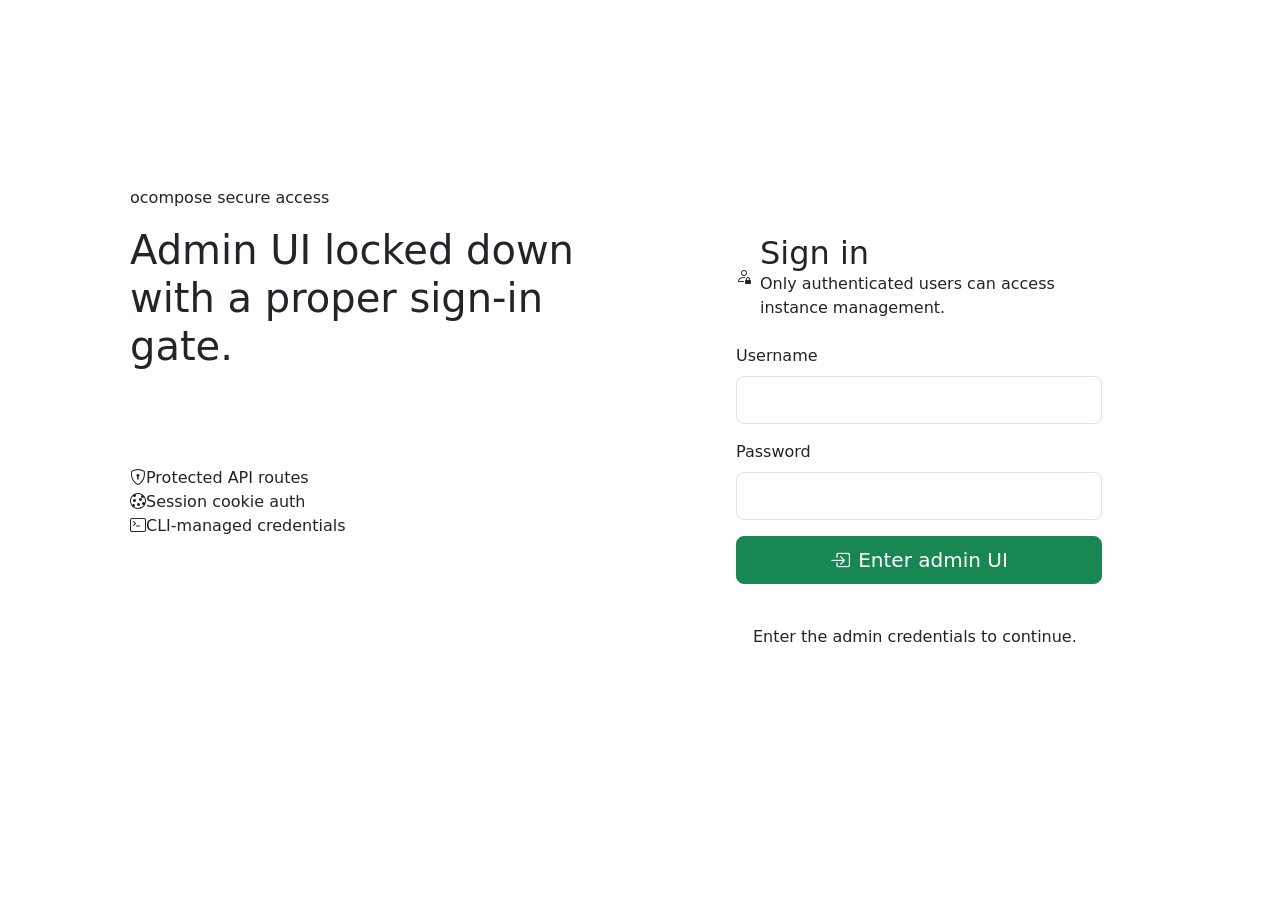
==== web-ui/public/login.html @ 7596ffed "feat: add authentication to ocompose web UI - Implemented session-based authentication with username" ====
<!DOCTYPE html>
<html lang="en">
<head>
    <meta charset="UTF-8">
    <meta name="viewport" content="width=device-width, initial-scale=1.0">
    <title>ocompose Login</title>
    <link rel="preconnect" href="https://cdn.jsdelivr.net">
    <link rel="stylesheet" href="https://cdn.jsdelivr.net/npm/bootstrap@5.3.3/dist/css/bootstrap.min.css">
    <link rel="stylesheet" href="https://cdn.jsdelivr.net/npm/bootstrap-icons@1.11.3/font/bootstrap-icons.min.css">
    <link rel="stylesheet" href="/styles.css">
</head>
<body class="dashboard-body login-body">
    <div class="container py-5 min-vh-100 d-flex align-items-center justify-content-center">
        <div class="login-shell row g-0 overflow-hidden w-100">
            <section class="col-lg-6 login-brand p-4 p-lg-5">
                <span class="section-kicker">ocompose secure access</span>
                <h1 class="display-title mt-3 mb-4">Admin UI locked down with a proper sign-in gate.</h1>
                <p class="text-white-50 mb-4">Use the credentials printed by `ocompose ui` or stored in `.ocompose-ui.auth`.</p>
                <div class="quick-tips">
                    <div class="tip-pill"><i class="bi bi-shield-lock"></i><span>Protected API routes</span></div>
                    <div class="tip-pill"><i class="bi bi-cookie"></i><span>Session cookie auth</span></div>
                    <div class="tip-pill"><i class="bi bi-terminal"></i><span>CLI-managed credentials</span></div>
                </div>
            </section>
            <section class="col-lg-6 login-panel p-4 p-lg-5">
                <div class="dashboard-card p-4 p-lg-5 h-100">
                    <div class="d-flex align-items-center gap-2 mb-4">
                        <div class="section-icon"><i class="bi bi-person-lock"></i></div>
                        <div>
                            <h2 class="section-title mb-0">Sign in</h2>
                            <p class="section-copy mb-0">Only authenticated users can access instance management.</p>
                        </div>
                    </div>
                    <form id="login-form" class="d-grid gap-3">
                        <div>
                            <label class="form-label subtle-label" for="login-username">Username</label>
                            <input id="login-username" name="username" class="form-control form-control-lg" type="text" autocomplete="username" required>
                        </div>
                        <div>
                            <label class="form-label subtle-label" for="login-password">Password</label>
                            <input id="login-password" name="password" class="form-control form-control-lg" type="password" autocomplete="current-password" required>
                        </div>
                        <button class="btn btn-success btn-lg" type="submit"><i class="bi bi-box-arrow-in-right me-2"></i>Enter admin UI</button>
                    </form>
                    <div id="login-message" class="alert status-alert mt-4 mb-0" role="status">Enter the admin credentials to continue.</div>
                </div>
            </section>
        </div>
    </div>
    <script src="/login.js"></script>
</body>
</html>
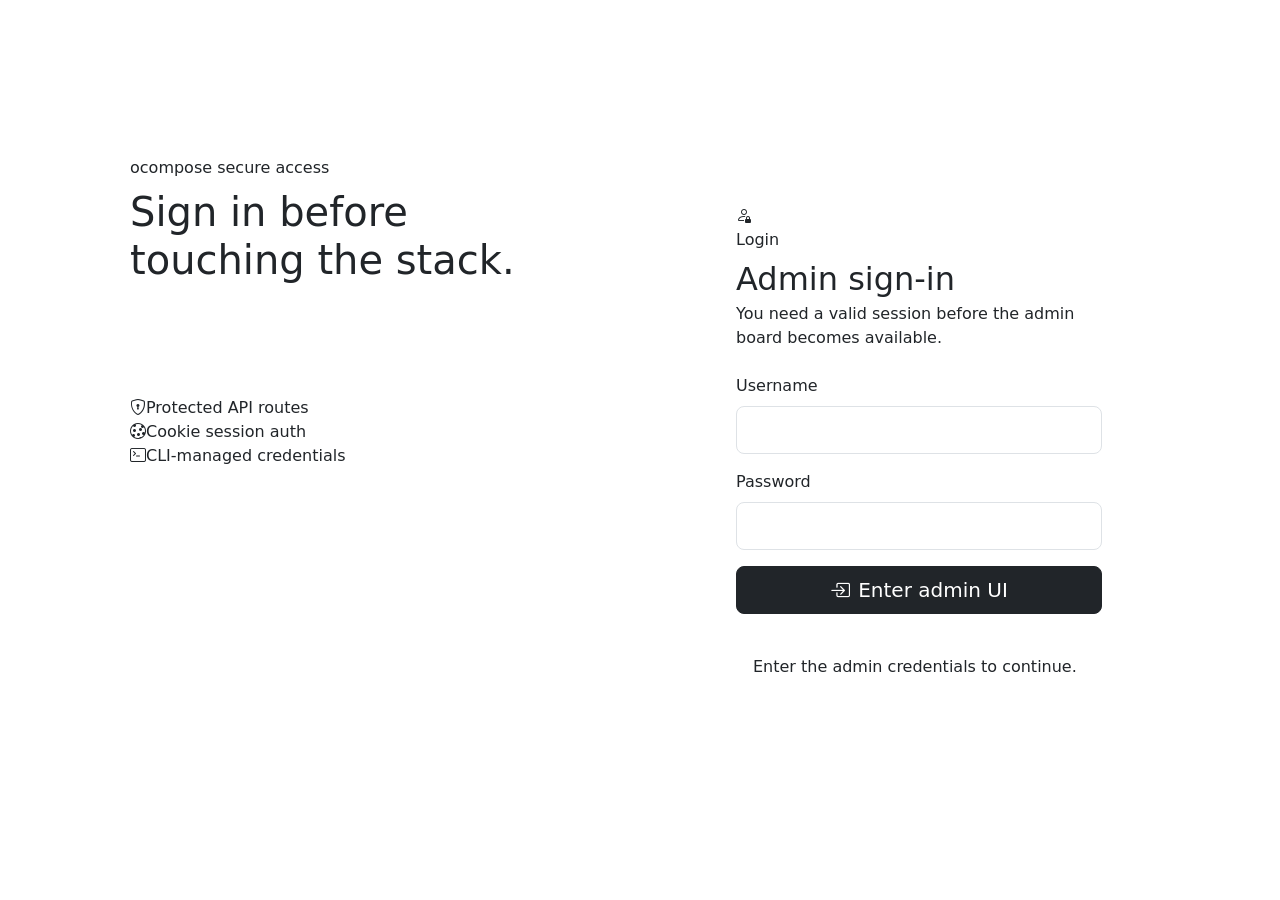
==== commit a12dea3b: "Refactor server.js: streamline response handling, improve session management, and enhance instance c" ====
--- a/web-ui/public/login.html
+++ b/web-ui/public/login.html
@@ -9,44 +9,48 @@
     <link rel="stylesheet" href="https://cdn.jsdelivr.net/npm/bootstrap-icons@1.11.3/font/bootstrap-icons.min.css">
     <link rel="stylesheet" href="/styles.css">
 </head>
-<body class="dashboard-body login-body">
-    <div class="container py-5 min-vh-100 d-flex align-items-center justify-content-center">
-        <div class="login-shell row g-0 overflow-hidden w-100">
+<body class="app-body login-body">
+    <div class="container py-4 py-lg-5 min-vh-100 d-flex align-items-center justify-content-center">
+        <div class="login-layout row g-0 overflow-hidden w-100">
             <section class="col-lg-6 login-brand p-4 p-lg-5">
-                <span class="section-kicker">ocompose secure access</span>
-                <h1 class="display-title mt-3 mb-4">Admin UI locked down with a proper sign-in gate.</h1>
-                <p class="text-white-50 mb-4">Use the credentials printed by `ocompose ui` or stored in `.ocompose-ui.auth`.</p>
-                <div class="quick-tips">
-                    <div class="tip-pill"><i class="bi bi-shield-lock"></i><span>Protected API routes</span></div>
-                    <div class="tip-pill"><i class="bi bi-cookie"></i><span>Session cookie auth</span></div>
-                    <div class="tip-pill"><i class="bi bi-terminal"></i><span>CLI-managed credentials</span></div>
+                <p class="eyebrow mb-2">ocompose secure access</p>
+                <h1 class="page-title mb-3">Sign in before touching the stack.</h1>
+                <p class="page-copy text-white-50 mb-4">The admin UI and its API are protected. Use the credentials stored in `.ocompose-ui.auth` or passed at startup.</p>
+                <div class="login-points">
+                    <div class="login-point"><i class="bi bi-shield-lock"></i><span>Protected API routes</span></div>
+                    <div class="login-point"><i class="bi bi-cookie"></i><span>Cookie session auth</span></div>
+                    <div class="login-point"><i class="bi bi-terminal"></i><span>CLI-managed credentials</span></div>
                 </div>
             </section>
-            <section class="col-lg-6 login-panel p-4 p-lg-5">
-                <div class="dashboard-card p-4 p-lg-5 h-100">
-                    <div class="d-flex align-items-center gap-2 mb-4">
+            <section class="col-lg-6 login-form-pane p-4 p-lg-5">
+                <div class="card-shell p-4 p-lg-5 h-100">
+                    <div class="section-header mb-4">
                         <div class="section-icon"><i class="bi bi-person-lock"></i></div>
                         <div>
-                            <h2 class="section-title mb-0">Sign in</h2>
-                            <p class="section-copy mb-0">Only authenticated users can access instance management.</p>
+                            <p class="eyebrow eyebrow-dark mb-2">Login</p>
+                            <h2 class="section-title mb-1">Admin sign-in</h2>
+                            <p class="section-copy mb-0">You need a valid session before the admin board becomes available.</p>
                         </div>
                     </div>
+
                     <form id="login-form" class="d-grid gap-3">
                         <div>
-                            <label class="form-label subtle-label" for="login-username">Username</label>
+                            <label class="form-label label-caps" for="login-username">Username</label>
                             <input id="login-username" name="username" class="form-control form-control-lg" type="text" autocomplete="username" required>
                         </div>
                         <div>
-                            <label class="form-label subtle-label" for="login-password">Password</label>
+                            <label class="form-label label-caps" for="login-password">Password</label>
                             <input id="login-password" name="password" class="form-control form-control-lg" type="password" autocomplete="current-password" required>
                         </div>
-                        <button class="btn btn-success btn-lg" type="submit"><i class="bi bi-box-arrow-in-right me-2"></i>Enter admin UI</button>
+                        <button class="btn btn-dark btn-lg" type="submit"><i class="bi bi-box-arrow-in-right me-2"></i>Enter admin UI</button>
                     </form>
+
                     <div id="login-message" class="alert status-alert mt-4 mb-0" role="status">Enter the admin credentials to continue.</div>
                 </div>
             </section>
         </div>
     </div>
+
     <script src="/login.js"></script>
 </body>
-</html>+</html>
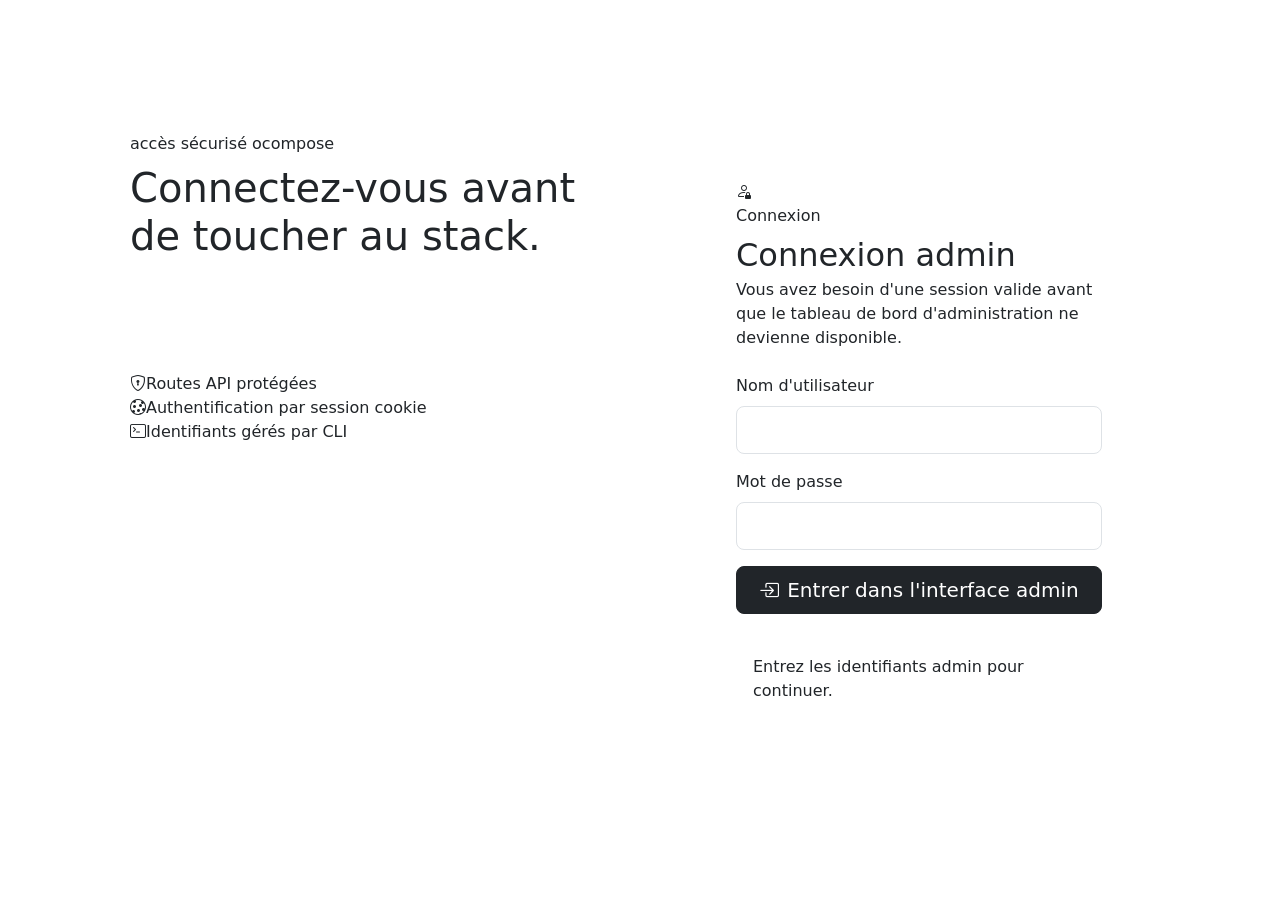
==== commit 4fadcaa6: "Translate web UI and login pages to French, update error messages, and adjust labels for better loca" ====
--- a/web-ui/public/login.html
+++ b/web-ui/public/login.html
@@ -1,9 +1,9 @@
 <!DOCTYPE html>
-<html lang="en">
+<html lang="fr">
 <head>
     <meta charset="UTF-8">
     <meta name="viewport" content="width=device-width, initial-scale=1.0">
-    <title>ocompose Login</title>
+    <title>ocompose Connexion</title>
     <link rel="preconnect" href="https://cdn.jsdelivr.net">
     <link rel="stylesheet" href="https://cdn.jsdelivr.net/npm/bootstrap@5.3.3/dist/css/bootstrap.min.css">
     <link rel="stylesheet" href="https://cdn.jsdelivr.net/npm/bootstrap-icons@1.11.3/font/bootstrap-icons.min.css">
@@ -13,13 +13,13 @@
     <div class="container py-4 py-lg-5 min-vh-100 d-flex align-items-center justify-content-center">
         <div class="login-layout row g-0 overflow-hidden w-100">
             <section class="col-lg-6 login-brand p-4 p-lg-5">
-                <p class="eyebrow mb-2">ocompose secure access</p>
-                <h1 class="page-title mb-3">Sign in before touching the stack.</h1>
-                <p class="page-copy text-white-50 mb-4">The admin UI and its API are protected. Use the credentials stored in `.ocompose-ui.auth` or passed at startup.</p>
+                <p class="eyebrow mb-2">accès sécurisé ocompose</p>
+                <h1 class="page-title mb-3">Connectez-vous avant de toucher au stack.</h1>
+                <p class="page-copy text-white-50 mb-4">L'interface d'administration et son API sont protégées. Utilisez les identifiants stockés dans `.ocompose-ui.auth` ou passés au démarrage.</p>
                 <div class="login-points">
-                    <div class="login-point"><i class="bi bi-shield-lock"></i><span>Protected API routes</span></div>
-                    <div class="login-point"><i class="bi bi-cookie"></i><span>Cookie session auth</span></div>
-                    <div class="login-point"><i class="bi bi-terminal"></i><span>CLI-managed credentials</span></div>
+                    <div class="login-point"><i class="bi bi-shield-lock"></i><span>Routes API protégées</span></div>
+                    <div class="login-point"><i class="bi bi-cookie"></i><span>Authentification par session cookie</span></div>
+                    <div class="login-point"><i class="bi bi-terminal"></i><span>Identifiants gérés par CLI</span></div>
                 </div>
             </section>
             <section class="col-lg-6 login-form-pane p-4 p-lg-5">
@@ -27,25 +27,25 @@
                     <div class="section-header mb-4">
                         <div class="section-icon"><i class="bi bi-person-lock"></i></div>
                         <div>
-                            <p class="eyebrow eyebrow-dark mb-2">Login</p>
-                            <h2 class="section-title mb-1">Admin sign-in</h2>
-                            <p class="section-copy mb-0">You need a valid session before the admin board becomes available.</p>
+                            <p class="eyebrow eyebrow-dark mb-2">Connexion</p>
+                            <h2 class="section-title mb-1">Connexion admin</h2>
+                            <p class="section-copy mb-0">Vous avez besoin d'une session valide avant que le tableau de bord d'administration ne devienne disponible.</p>
                         </div>
                     </div>
 
                     <form id="login-form" class="d-grid gap-3">
                         <div>
-                            <label class="form-label label-caps" for="login-username">Username</label>
+                            <label class="form-label label-caps" for="login-username">Nom d'utilisateur</label>
                             <input id="login-username" name="username" class="form-control form-control-lg" type="text" autocomplete="username" required>
                         </div>
                         <div>
-                            <label class="form-label label-caps" for="login-password">Password</label>
+                            <label class="form-label label-caps" for="login-password">Mot de passe</label>
                             <input id="login-password" name="password" class="form-control form-control-lg" type="password" autocomplete="current-password" required>
                         </div>
-                        <button class="btn btn-dark btn-lg" type="submit"><i class="bi bi-box-arrow-in-right me-2"></i>Enter admin UI</button>
+                        <button class="btn btn-dark btn-lg" type="submit"><i class="bi bi-box-arrow-in-right me-2"></i>Entrer dans l'interface admin</button>
                     </form>
 
-                    <div id="login-message" class="alert status-alert mt-4 mb-0" role="status">Enter the admin credentials to continue.</div>
+                    <div id="login-message" class="alert status-alert mt-4 mb-0" role="status">Entrez les identifiants admin pour continuer.</div>
                 </div>
             </section>
         </div>
